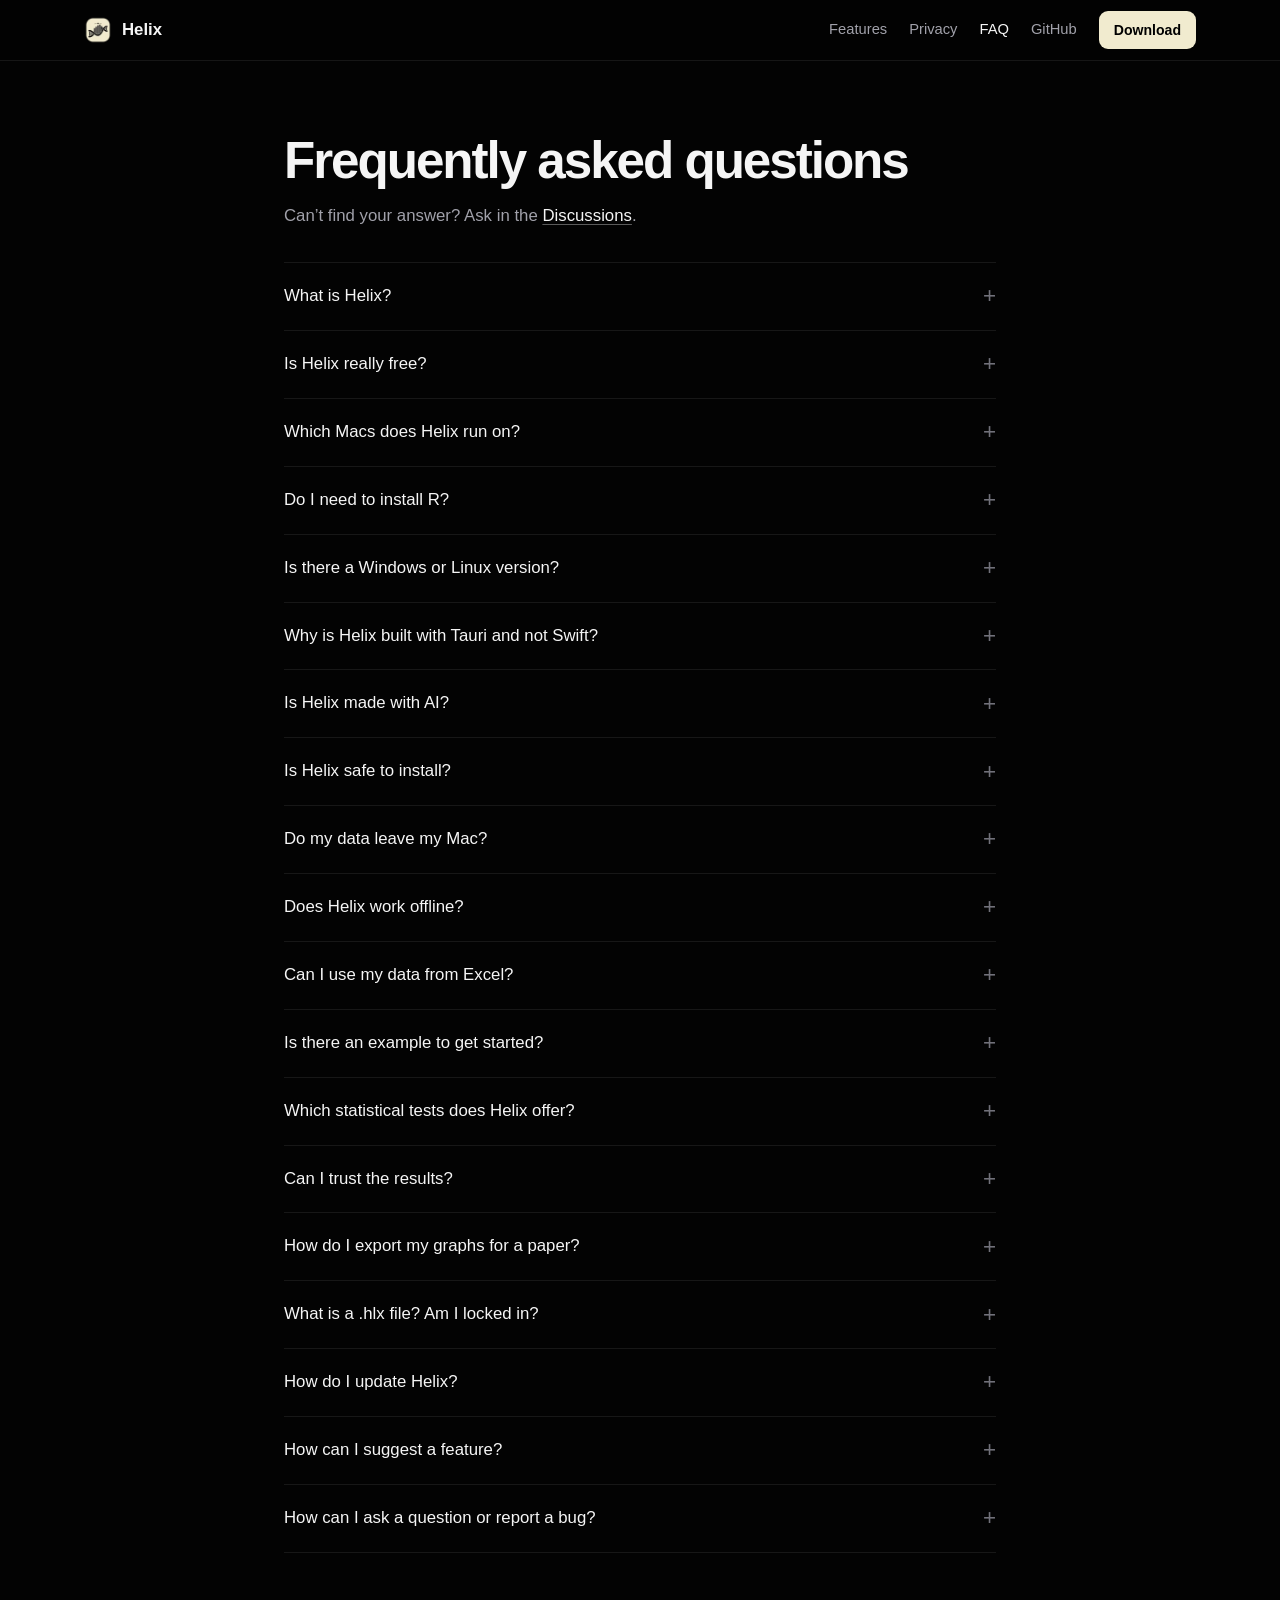
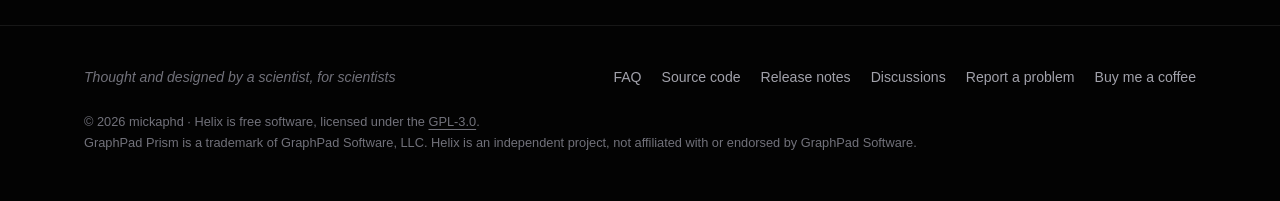
==== faq/index.html @ 7b186ace "Add a FAQ page Nineteen questions as native expandable items with schema.org FAQ markup, linked from" ====
<!DOCTYPE html>
<html lang="en">
<head>
    <meta charset="UTF-8">
    <meta name="viewport" content="width=device-width, initial-scale=1.0">

    <title>Helix FAQ: free statistics and graphs app for Mac</title>
    <meta name="description" content="Answers about Helix, the free, open-source and private alternative to GraphPad Prism for macOS: requirements, privacy, statistical tests, exporting graphs, updates and support.">
    <meta name="robots" content="max-image-preview:large">
    <meta name="theme-color" content="#030303">
    <link rel="canonical" href="https://www.helix-desktop.com/faq/">

    <meta property="og:type" content="website">
    <meta property="og:site_name" content="Helix">
    <meta property="og:url" content="https://www.helix-desktop.com/faq/">
    <meta property="og:title" content="Helix FAQ">
    <meta property="og:description" content="Answers about Helix, the free, open-source and private alternative to GraphPad Prism for macOS.">
    <meta property="og:image" content="https://www.helix-desktop.com/resources/og-image.png">
    <meta property="og:image:width" content="1200">
    <meta property="og:image:height" content="630">
    <meta property="og:locale" content="en_US">
    <meta name="twitter:card" content="summary_large_image">

    <link rel="icon" type="image/png" href="../resources/favicon.png">
    <link rel="apple-touch-icon" href="../resources/apple-touch-icon.png">
    <link rel="stylesheet" href="../assets/site.css">
    <script src="../assets/site.js" defer></script>
    <script defer src="/_vercel/insights/script.js"></script>
</head>
<body>
    <a class="skip-link" href="#main">Skip to content</a>

    <header class="topbar">
        <div class="container">
            <a class="brand" href="/"><img src="../resources/app-icon-64.webp" alt="" width="28" height="28">Helix</a>
            <nav class="nav" aria-label="Main">
                <a class="hide-sm" href="/#features">Features</a>
                <a class="hide-sm" href="/#privacy">Privacy</a>
                <a href="/faq/" aria-current="page">FAQ</a>
                <a href="https://github.com/mickaphd/Helix">GitHub</a>
                <a class="btn btn-small" href="https://github.com/mickaphd/Helix/releases/latest">Download</a>
            </nav>
        </div>
    </header>

    <main id="main">
        <div class="container narrow">
            <div class="page-head">
                <h1>Frequently asked questions</h1>
                <p>Can’t find your answer? Ask in the <a href="https://github.com/mickaphd/Helix/discussions">Discussions</a>.</p>
            </div>

            <div class="faq" itemscope itemtype="https://schema.org/FAQPage">
                <details id="what-is-helix" itemscope itemprop="mainEntity" itemtype="https://schema.org/Question">
                    <summary itemprop="name">What is Helix?</summary>
                    <div class="answer" itemscope itemprop="acceptedAnswer" itemtype="https://schema.org/Answer">
                        <p itemprop="text">Helix is a Mac app to organize, analyze and visualize scientific data, from raw numbers to publication-ready graphs. It’s a free, open-source and private alternative to GraphPad Prism: each table holds its own analyses and graphs, which update as soon as the data change.</p>
                    </div>
                </details>

                <details id="free" itemscope itemprop="mainEntity" itemtype="https://schema.org/Question">
                    <summary itemprop="name">Is Helix really free?</summary>
                    <div class="answer" itemscope itemprop="acceptedAnswer" itemtype="https://schema.org/Answer">
                        <p itemprop="text">Yes. Helix is free and open source, under the GPL-3.0 license: no account, no subscription, no paid version. If it saves you time, you can <a href="https://www.buymeacoffee.com/mickaphd">buy me a coffee</a>.</p>
                    </div>
                </details>

                <details id="requirements" itemscope itemprop="mainEntity" itemtype="https://schema.org/Question">
                    <summary itemprop="name">Which Macs does Helix run on?</summary>
                    <div class="answer" itemscope itemprop="acceptedAnswer" itemtype="https://schema.org/Answer">
                        <p itemprop="text">Any Mac with macOS 14 (Sonoma) or later. There are two downloads: <code>aarch64</code> for Apple Silicon (M1 and later) and <code>x64</code> for Intel Macs. Not sure which one you have? Apple menu › About This Mac shows your chip.</p>
                    </div>
                </details>

                <details id="install-r" itemscope itemprop="mainEntity" itemtype="https://schema.org/Question">
                    <summary itemprop="name">Do I need to install R?</summary>
                    <div class="answer" itemscope itemprop="acceptedAnswer" itemtype="https://schema.org/Answer">
                        <p itemprop="text">No. R runs inside Helix through <a href="https://github.com/r-wasm/webr">webR</a>, so there is nothing else to install or configure.</p>
                    </div>
                </details>

                <details id="windows-linux" itemscope itemprop="mainEntity" itemtype="https://schema.org/Question">
                    <summary itemprop="name">Is there a Windows or Linux version?</summary>
                    <div class="answer" itemscope itemprop="acceptedAnswer" itemtype="https://schema.org/Answer">
                        <p itemprop="text">Not for now: Helix is made for macOS. Never say never, though.</p>
                    </div>
                </details>

                <details id="tauri" itemscope itemprop="mainEntity" itemtype="https://schema.org/Question">
                    <summary itemprop="name">Why is Helix built with Tauri and not Swift?</summary>
                    <div class="answer" itemscope itemprop="acceptedAnswer" itemtype="https://schema.org/Answer">
                        <p itemprop="text">Helix’s two engines are web technologies: R runs through <a href="https://github.com/r-wasm/webr">webR</a> (R compiled to WebAssembly) and the graphs are drawn by Plotly, a JavaScript library. <a href="https://tauri.app">Tauri</a> runs them in macOS’s own web engine, inside a small native shell written in Rust. Unlike Electron, it doesn’t ship a whole browser, so Helix stays light and fast, with real Mac menus and shortcuts.</p>
                    </div>
                </details>

                <details id="ai" itemscope itemprop="mainEntity" itemtype="https://schema.org/Question">
                    <summary itemprop="name">Is Helix made with AI?</summary>
                    <div class="answer" itemscope itemprop="acceptedAnswer" itemtype="https://schema.org/Answer">
                        <p itemprop="text">Partly, and openly. Most of Helix, by size, is two open-source engines I didn’t write: <a href="https://github.com/r-wasm/webr">webR</a>, which brings R to the app, and <a href="https://plotly.com/javascript/">Plotly</a>, which draws the graphs. My job is everything around them: the tables, the guided assistants, the graph settings and the Mac app itself. I build it with Claude Code, Anthropic’s AI coding assistant, which spends an unreasonable amount of time auditing and optimizing the code, and running the tests that check every analysis against R. It never complains, never sleeps, and would refactor the whole app for breakfast if I let it! The whole history is <a href="https://github.com/mickaphd/Helix/commits/main">public on GitHub</a>.</p>
                    </div>
                </details>

                <details id="safe" itemscope itemprop="mainEntity" itemtype="https://schema.org/Question">
                    <summary itemprop="name">Is Helix safe to install?</summary>
                    <div class="answer" itemscope itemprop="acceptedAnswer" itemtype="https://schema.org/Answer">
                        <p itemprop="text">Helix is signed and notarized by Apple, so macOS knows where it comes from and has checked it. Its code is public on <a href="https://github.com/mickaphd/Helix">GitHub</a>, and each download is built by GitHub directly from that public code. Want to double-check? Feel free to drop the DMG on <a href="https://www.virustotal.com">VirusTotal</a>, which scans it with dozens of antivirus engines.</p>
                    </div>
                </details>

                <details id="privacy" itemscope itemprop="mainEntity" itemtype="https://schema.org/Question">
                    <summary itemprop="name">Do my data leave my Mac?</summary>
                    <div class="answer" itemscope itemprop="acceptedAnswer" itemtype="https://schema.org/Answer">
                        <p itemprop="text">No. Helix works entirely on your Mac, without an account, a cloud or any telemetry. Its only connection is a daily check on GitHub for a newer version.</p>
                    </div>
                </details>

                <details id="offline" itemscope itemprop="mainEntity" itemtype="https://schema.org/Question">
                    <summary itemprop="name">Does Helix work offline?</summary>
                    <div class="answer" itemscope itemprop="acceptedAnswer" itemtype="https://schema.org/Answer">
                        <p itemprop="text">Yes. Analyses and graphs run entirely on your Mac. An internet connection is only used for the daily check for a newer version.</p>
                    </div>
                </details>

                <details id="excel" itemscope itemprop="mainEntity" itemtype="https://schema.org/Question">
                    <summary itemprop="name">Can I use my data from Excel?</summary>
                    <div class="answer" itemscope itemprop="acceptedAnswer" itemtype="https://schema.org/Answer">
                        <p itemprop="text">Yes: copy your values in Excel or Numbers and paste them into a Helix table. Copying from Helix to a spreadsheet works too.</p>
                    </div>
                </details>

                <details id="sample" itemscope itemprop="mainEntity" itemtype="https://schema.org/Question">
                    <summary itemprop="name">Is there an example to get started?</summary>
                    <div class="answer" itemscope itemprop="acceptedAnswer" itemtype="https://schema.org/Answer">
                        <p itemprop="text">Yes: Help › Sample Project opens a ready-made project with many kinds of tables, analyses and graphs to explore.</p>
                    </div>
                </details>

                <details id="tests" itemscope itemprop="mainEntity" itemtype="https://schema.org/Question">
                    <summary itemprop="name">Which statistical tests does Helix offer?</summary>
                    <div class="answer" itemscope itemprop="acceptedAnswer" itemtype="https://schema.org/Answer">
                        <p itemprop="text">Descriptive statistics and outlier detection (ROUT); t tests (unpaired, Welch, paired, ratio), Mann-Whitney and Wilcoxon; one-way and repeated-measures ANOVA, Kruskal-Wallis and Friedman, with multiple comparisons (Tukey, Bonferroni, Dunn); two-way ANOVA and multiple t tests; Pearson and Spearman correlation; linear, nonlinear (dose-response, 4PL) and multiple regression; area under the curve; chi-square and Fisher’s exact test. Guided assistants help you pick the right one. This is a foundation, not a finished list: if a test you need is missing, say so in the <a href="https://github.com/mickaphd/Helix/discussions">Discussions</a>.</p>
                    </div>
                </details>

                <details id="reliable" itemscope itemprop="mainEntity" itemtype="https://schema.org/Question">
                    <summary itemprop="name">Can I trust the results?</summary>
                    <div class="answer" itemscope itemprop="acceptedAnswer" itemtype="https://schema.org/Answer">
                        <p itemprop="text">That was priority number one. Rather than rewriting statistics from scratch, Helix relies on tools that have proven themselves and are accepted by the scientific community: every result is computed by R, the reference for statistics, running inside the app through webR. Choosing R was the first decision, and Helix was built around it. On top of that, an automated test suite checks every analysis and graph against R.</p>
                    </div>
                </details>

                <details id="export" itemscope itemprop="mainEntity" itemtype="https://schema.org/Question">
                    <summary itemprop="name">How do I export my graphs for a paper?</summary>
                    <div class="answer" itemscope itemprop="acceptedAnswer" itemtype="https://schema.org/Answer">
                        <p itemprop="text">Export as PNG (up to 600 dpi), SVG or JPG, with a white or transparent background, or copy and paste the graph anywhere. You can set exact sizes, or resize a graph by dragging an axis.</p>
                    </div>
                </details>

                <details id="file-format" itemscope itemprop="mainEntity" itemtype="https://schema.org/Question">
                    <summary itemprop="name">What is a .hlx file? Am I locked in?</summary>
                    <div class="answer" itemscope itemprop="acceptedAnswer" itemtype="https://schema.org/Answer">
                        <p itemprop="text">A Helix project (<code>.hlx</code>) is a plain JSON file, <a href="https://github.com/mickaphd/Helix/blob/main/FILE-FORMAT.md">documented in the open</a>. Your data stay readable with or without Helix. That was essential from the start: your data should never be locked into an app, Helix included.</p>
                    </div>
                </details>

                <details id="updates" itemscope itemprop="mainEntity" itemtype="https://schema.org/Question">
                    <summary itemprop="name">How do I update Helix?</summary>
                    <div class="answer" itemscope itemprop="acceptedAnswer" itemtype="https://schema.org/Answer">
                        <p itemprop="text">Helix checks once a day and tells you when a new version is out (Helix › Check for Updates…). Download it and replace the old app in your Applications folder; your projects are not affected. See what changed in the <a href="https://github.com/mickaphd/Helix/releases">release notes</a>.</p>
                    </div>
                </details>

                <details id="feature" itemscope itemprop="mainEntity" itemtype="https://schema.org/Question">
                    <summary itemprop="name">How can I suggest a feature?</summary>
                    <div class="answer" itemscope itemprop="acceptedAnswer" itemtype="https://schema.org/Answer">
                        <p itemprop="text">Share your idea in the <a href="https://github.com/mickaphd/Helix/discussions">Discussions</a> on GitHub. Feedback from people using Helix shapes what comes next.</p>
                    </div>
                </details>

                <details id="help" itemscope itemprop="mainEntity" itemtype="https://schema.org/Question">
                    <summary itemprop="name">How can I ask a question or report a bug?</summary>
                    <div class="answer" itemscope itemprop="acceptedAnswer" itemtype="https://schema.org/Answer">
                        <p itemprop="text">Ask questions and share ideas in the <a href="https://github.com/mickaphd/Helix/discussions">Discussions</a>. To report a bug, <a href="https://github.com/mickaphd/Helix/issues">open an issue</a> on GitHub.</p>
                    </div>
                </details>
            </div>
        </div>
    </main>

    <footer>
        <div class="container">
            <div class="footer-grid">
                <span class="signature">
                    <span class="main">Thought and designed by a scientist, for scientists</span>
                    <span class="alt" aria-hidden="true">Made with ❤️ by micka from Paris</span>
                </span>
                <nav class="footer-links" aria-label="Footer">
                    <a href="/faq/">FAQ</a>
                    <a href="https://github.com/mickaphd/Helix">Source code</a>
                    <a href="https://github.com/mickaphd/Helix/releases">Release notes</a>
                    <a href="https://github.com/mickaphd/Helix/discussions">Discussions</a>
                    <a href="https://github.com/mickaphd/Helix/issues">Report a problem</a>
                    <a href="https://www.buymeacoffee.com/mickaphd">Buy me a coffee</a>
                </nav>
            </div>
            <p class="legal">
                © 2026 mickaphd · Helix is free software, licensed under the <a href="https://github.com/mickaphd/Helix/blob/main/LICENSE">GPL-3.0</a>.<br>
                GraphPad Prism is a trademark of GraphPad Software, LLC. Helix is an independent project, not affiliated with or endorsed by GraphPad Software.
            </p>
        </div>
    </footer>
</body>
</html>
---- assets/site.css ----
:root {
    --bg: #030303;
    --text: #f5f5f5;
    --text-muted: #a1a1aa;
    --text-faint: #71717a;
    --cream: #f1ebcf;
    --border: rgba(255, 255, 255, 0.08);
    --border-strong: rgba(255, 255, 255, 0.16);
    --card: rgba(255, 255, 255, 0.025);
    --font: -apple-system, BlinkMacSystemFont, "Inter", "Segoe UI", Roboto, sans-serif;
    --mono: ui-monospace, "SF Mono", Menlo, monospace;
    --ease: 0.3s cubic-bezier(0.4, 0, 0.2, 1);
    --radius: 16px;
    color-scheme: dark;
}

*, *::before, *::after { box-sizing: border-box; margin: 0; padding: 0; }

html { scroll-behavior: smooth; scroll-padding-top: 80px; }

body {
    background: var(--bg);
    color: var(--text);
    font-family: var(--font);
    line-height: 1.6;
    -webkit-font-smoothing: antialiased;
    overflow-x: hidden;
}

img { max-width: 100%; height: auto; display: block; }

a { color: inherit; text-underline-offset: 3px; }

.container { max-width: 1160px; margin: 0 auto; padding: 0 24px; }

.skip-link {
    position: absolute; left: -9999px; top: 8px; z-index: 200;
    background: var(--cream); color: #000; padding: 8px 14px; border-radius: 8px;
}
.skip-link:focus { left: 16px; }

:focus-visible { outline: 2px solid var(--cream); outline-offset: 3px; border-radius: 6px; }

/* Top bar */

.topbar {
    position: sticky; top: 0; z-index: 100;
    background: rgba(3, 3, 3, 0.72);
    -webkit-backdrop-filter: saturate(160%) blur(14px);
    backdrop-filter: saturate(160%) blur(14px);
    border-bottom: 1px solid var(--border);
}
.topbar .container { display: flex; align-items: center; gap: 24px; height: 60px; }

.brand { display: flex; align-items: center; gap: 10px; text-decoration: none; font-weight: 600; font-size: 1.05rem; }
.brand img { border-radius: 7px; }

.nav { display: flex; align-items: center; gap: 22px; margin-left: auto; font-size: 0.92rem; }
.nav a:not(.btn) { color: var(--text-muted); text-decoration: none; transition: color var(--ease); }
.nav a:not(.btn):hover, .nav a[aria-current="page"] { color: var(--text); }

/* Buttons */

.btn {
    display: inline-flex; align-items: center; justify-content: center; gap: 8px;
    background: var(--cream); color: #000;
    padding: 14px 26px; border: 1px solid transparent; border-radius: 12px;
    font-weight: 600; font-size: 1rem; text-decoration: none;
    transition: transform var(--ease), box-shadow var(--ease), background var(--ease);
}
.btn:hover { transform: translateY(-2px); box-shadow: 0 10px 28px rgba(241, 235, 207, 0.18); }
.btn svg { width: 18px; height: 18px; flex-shrink: 0; }
.btn-small { padding: 7px 14px; font-size: 0.88rem; border-radius: 9px; }
.btn-ghost { background: transparent; color: var(--text); border-color: var(--border-strong); }
.btn-ghost:hover { background: rgba(255, 255, 255, 0.05); box-shadow: none; }

.cta-row { display: flex; flex-wrap: wrap; gap: 12px; }

.fineprint { color: var(--text-faint); font-size: 0.88rem; margin-top: 14px; }
.fineprint a { color: var(--text-muted); }
.fineprint a:hover { color: var(--text); }
.fineprint [data-latest-version]::after { content: " · "; }

/* Home */

.hero { position: relative; padding: 88px 0 56px; text-align: center; }
.hero::before {
    content: ""; position: absolute; z-index: -1; pointer-events: none;
    top: -120px; left: 50%; transform: translateX(-50%);
    width: min(900px, 100%); height: 520px;
    background: radial-gradient(ellipse at center, rgba(241, 235, 207, 0.09), transparent 68%);
}
.hero-icon { width: 128px; height: 128px; border-radius: 28px; margin: 0 auto 28px; }
.hero h1 { font-size: clamp(2.6rem, 7vw, 4.4rem); font-weight: 700; letter-spacing: -0.045em; line-height: 1.05; }
.tagline { font-size: clamp(1.25rem, 3vw, 1.6rem); color: var(--text-muted); letter-spacing: -0.02em; margin-top: 10px; }
.intro { max-width: 640px; margin: 24px auto 32px; color: var(--text-muted); font-size: 1.1rem; }
.intro strong { color: var(--text); font-weight: 500; }
.hero .cta-row { justify-content: center; }
.hero-shot { margin-top: 56px; }

.shot {
    display: block; width: 100%; padding: 0; border: 0; background: none;
    border-radius: 14px; overflow: hidden; cursor: zoom-in;
    transition: transform var(--ease);
}
.shot:hover { transform: translateY(-3px); }

section { padding: 72px 0; }
.section-head { text-align: center; max-width: 680px; margin: 0 auto 48px; }
.section-head p { color: var(--text-muted); margin-top: 14px; font-size: 1.05rem; }
.eyebrow {
    display: inline-block; margin-bottom: 12px;
    font-size: 0.78rem; font-weight: 600; letter-spacing: 0.08em; text-transform: uppercase;
    color: var(--cream); opacity: 0.85;
}
h2 { font-size: clamp(1.7rem, 4vw, 2.4rem); font-weight: 650; letter-spacing: -0.03em; line-height: 1.15; }

.engines, .cards { display: grid; grid-template-columns: repeat(3, 1fr); gap: 16px; }
.engine, .card { background: var(--card); border: 1px solid var(--border); border-radius: var(--radius); padding: 24px; }
.card { padding: 28px; }
.engine h3, .card h3 { font-size: 1.05rem; font-weight: 600; margin-bottom: 6px; }
.engine p, .card p { color: var(--text-muted); font-size: 0.95rem; }
.card a { color: var(--text); }
.card .icon { width: 26px; height: 26px; color: var(--cream); margin-bottom: 14px; }
.card code { font-family: var(--mono); font-size: 0.88em; }
.made-with { max-width: 680px; margin: 40px auto 0; text-align: center; color: var(--text-faint); font-size: 0.88rem; }
.made-with a { color: var(--text-muted); }

.feature { display: grid; grid-template-columns: 5fr 7fr; gap: 56px; align-items: center; padding: 40px 0; }
.feature.reverse { grid-template-columns: 7fr 5fr; }
.feature.reverse .feature-text { order: 2; }
.feature h3 { font-size: clamp(1.4rem, 3vw, 1.75rem); font-weight: 650; letter-spacing: -0.025em; margin-bottom: 12px; }
.lead { color: var(--text-muted); margin-bottom: 18px; }

.ticks { list-style: none; }
.ticks li { position: relative; padding-left: 24px; margin-bottom: 10px; color: var(--text-muted); font-size: 0.95rem; }
.ticks li::before { content: "→"; position: absolute; left: 0; color: var(--text-faint); }
.ticks strong { color: var(--text); font-weight: 500; }

.gallery { display: grid; grid-template-columns: repeat(2, 1fr); gap: 24px; }
.gallery figcaption { color: var(--text-faint); font-size: 0.85rem; margin-top: 8px; text-align: center; }

.download-band {
    text-align: center; padding: 56px 24px;
    background: linear-gradient(180deg, rgba(241, 235, 207, 0.06), rgba(241, 235, 207, 0.015));
    border: 1px solid var(--border); border-radius: 24px;
}
.download-band h2 { margin-bottom: 12px; }
.download-band p { color: var(--text-muted); max-width: 560px; margin: 0 auto 28px; }
.download-band .cta-row { justify-content: center; }
.download-band .chips { max-width: 560px; margin: 28px auto 0; text-align: left; }
.download-band .fineprint { margin: 18px auto 0; }
.download-band .coffee { margin: 28px auto 12px; padding-top: 24px; border-top: 1px solid var(--border); font-size: 0.95rem; }

@font-face { font-family: "Cookie"; src: url("cookie-subset.woff2") format("woff2"); font-display: swap; }
.bmc {
    display: inline-flex; align-items: center; gap: 8px;
    padding: 6px 18px 8px; border: 1px solid #000; border-radius: 10px;
    background: #f0ebce; color: #000; text-decoration: none;
    font-family: "Cookie", cursive; font-size: 1.75rem; line-height: 1;
    transition: transform var(--ease);
}
.bmc:hover { transform: translateY(-2px); }
.bmc img { width: 16px; }

.chips { display: grid; grid-template-columns: 1fr 1fr; gap: 12px; }
.chip { border: 1px solid var(--border); background: var(--card); border-radius: 14px; padding: 16px 20px; }
.chip b { display: block; }
.chip span { color: var(--text-muted); font-size: 0.9rem; }
.chip code { font-family: var(--mono); font-size: 0.88em; white-space: nowrap; }

/* FAQ */

.narrow { max-width: 760px; }
.page-head { padding: 72px 0 32px; }
.page-head h1 { font-size: clamp(2.2rem, 6vw, 3.2rem); font-weight: 700; letter-spacing: -0.04em; line-height: 1.1; }
.page-head p { color: var(--text-muted); font-size: 1.05rem; margin-top: 14px; }
.page-head a, .answer a { color: var(--text); text-decoration-color: rgba(255, 255, 255, 0.35); }

.faq details { border-bottom: 1px solid var(--border); }
.faq details:first-child { border-top: 1px solid var(--border); }
.faq summary {
    display: flex; justify-content: space-between; align-items: center; gap: 16px;
    padding: 20px 0; cursor: pointer; list-style: none;
    font-size: 1.05rem; font-weight: 500;
}
.faq summary::-webkit-details-marker { display: none; }
.faq summary::after {
    content: "+"; flex-shrink: 0; color: var(--text-faint);
    font-size: 1.4rem; font-weight: 300; line-height: 1; transition: transform var(--ease);
}
.faq details[open] summary::after { transform: rotate(45deg); }
.faq summary:hover::after { color: var(--cream); }
.answer { padding: 0 32px 22px 0; color: var(--text-muted); }
.answer code { font-family: var(--mono); font-size: 0.88em; color: var(--text); }

/* Footer */

footer { border-top: 1px solid var(--border); margin-top: 72px; padding: 40px 0 48px; color: var(--text-faint); font-size: 0.88rem; }
.footer-grid { display: flex; flex-wrap: wrap; justify-content: space-between; gap: 24px; }
.footer-links { display: flex; flex-wrap: wrap; gap: 20px; }
.footer-links a { color: var(--text-muted); text-decoration: none; }
.footer-links a:hover { color: var(--text); }
.legal { margin-top: 24px; font-size: 0.8rem; }

.signature { display: inline-grid; }
.signature span { grid-area: 1 / 1; font-style: italic; transition: opacity var(--ease); }
.signature .alt, .signature:hover .main, .signature.active .main { opacity: 0; }
.signature:hover .alt, .signature.active .alt { opacity: 1; }

/* Lightbox */

.lightbox {
    max-width: none; max-height: none; width: 100%; height: 100%;
    padding: 16px; border: 0; background: transparent;
    align-items: center; justify-content: center; cursor: zoom-out;
}
.lightbox[open] { display: flex; }
.lightbox::backdrop { background: rgba(0, 0, 0, 0.9); -webkit-backdrop-filter: blur(8px); backdrop-filter: blur(8px); }
.lightbox img { max-width: 94vw; max-height: 90vh; width: auto; }
.lightbox button {
    position: absolute; top: 16px; right: 20px;
    background: none; border: 0; color: #fff; font-size: 38px; line-height: 1; cursor: pointer;
}

@media (max-width: 900px) {
    .feature, .feature.reverse { grid-template-columns: 1fr; gap: 28px; padding: 28px 0; }
    .feature.reverse .feature-text { order: 0; }
    .engines, .cards { grid-template-columns: 1fr; }
}

@media (max-width: 640px) {
    .container { padding: 0 16px; }
    .nav { gap: 16px; }
    .hide-sm { display: none; }
    .hero { padding: 56px 0 40px; }
    .hero-icon { width: 96px; height: 96px; border-radius: 22px; }
    .hero-shot { margin-top: 40px; }
    .hero .btn, .download-band .btn { width: 100%; }
    section { padding: 48px 0; }
    .gallery, .chips { grid-template-columns: 1fr; }
    .download-band { padding: 40px 20px; }
}

@media (prefers-reduced-motion: reduce) {
    *, *::before, *::after { transition: none !important; scroll-behavior: auto !important; }
}
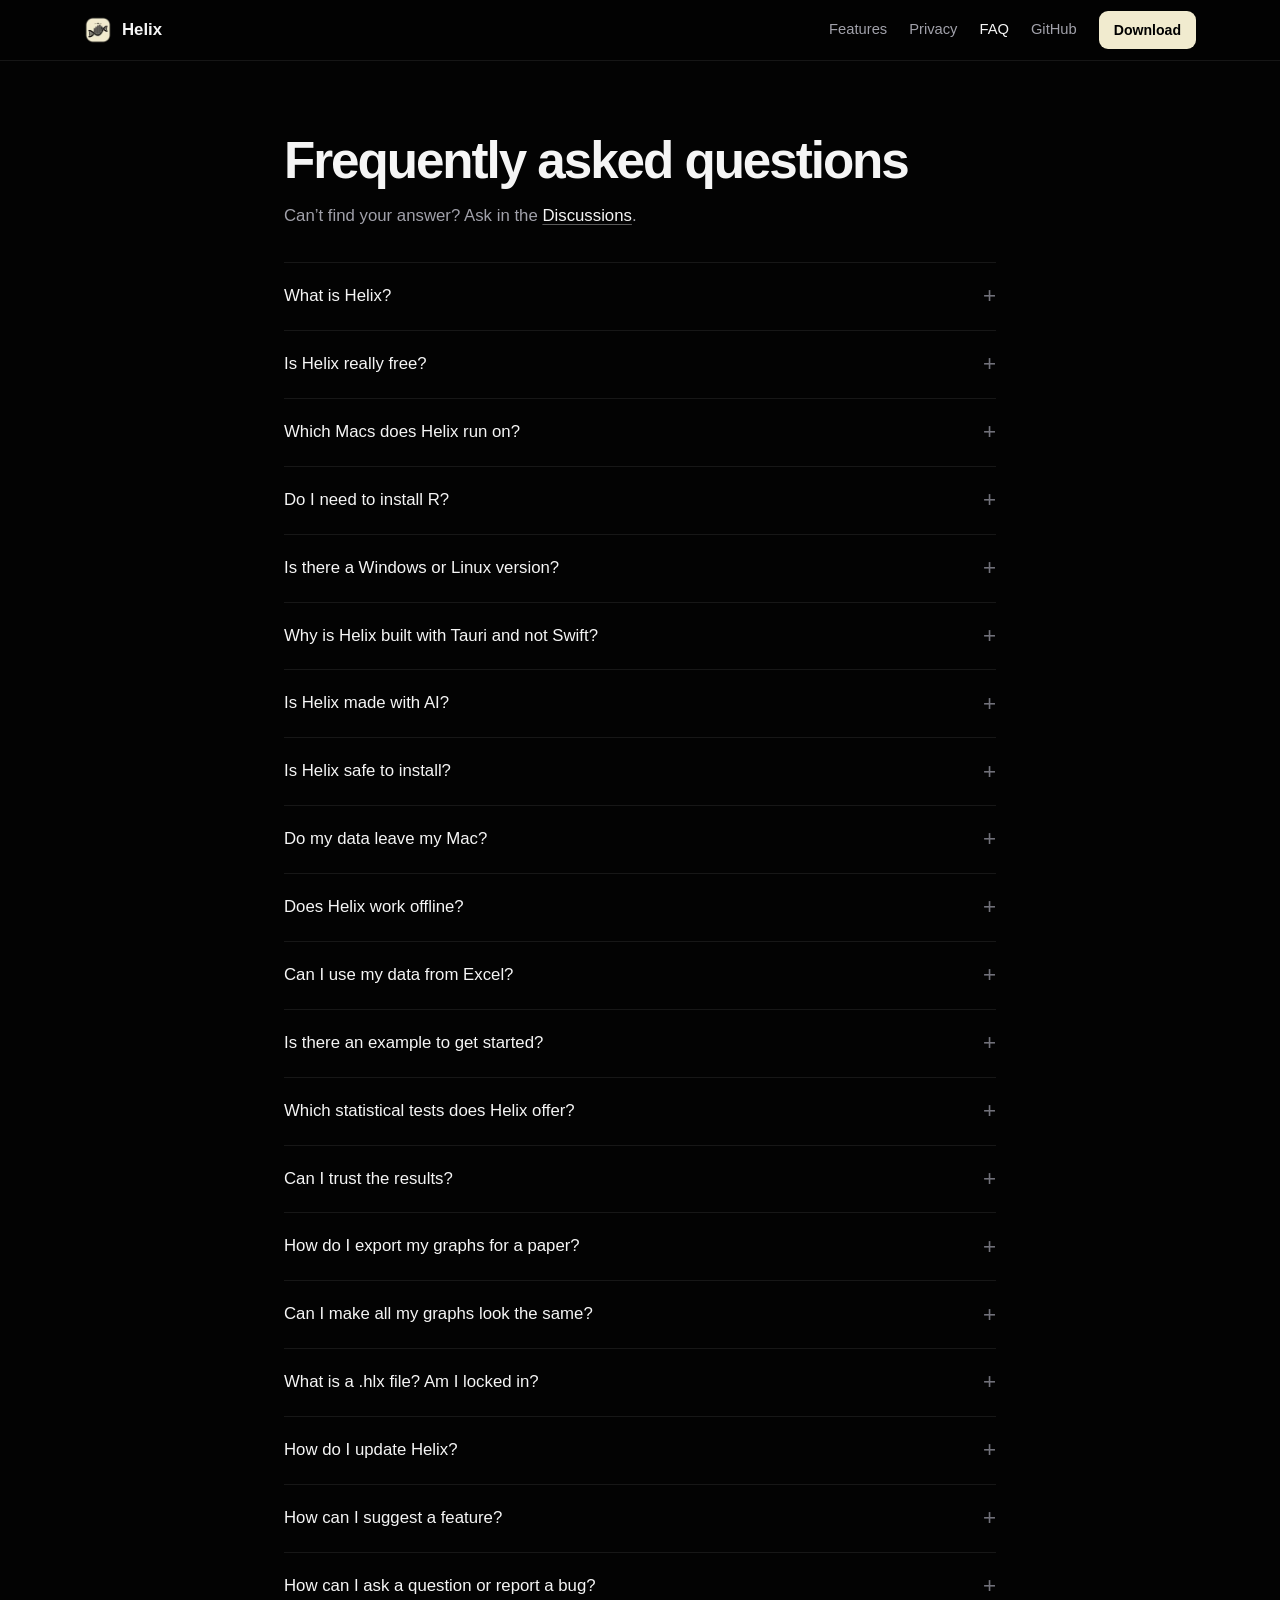
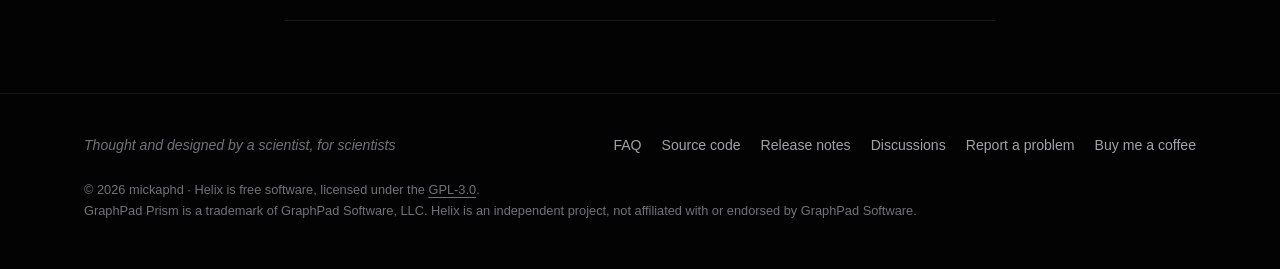
==== commit daa76226: "Update for Helix 1.0.6: macOS 13.3, palettes, Match and export resolutions Co-Authored-By: Claude Op" ====
--- a/faq/index.html
+++ b/faq/index.html
@@ -68,7 +68,7 @@
                 <details id="requirements" itemscope itemprop="mainEntity" itemtype="https://schema.org/Question">
                     <summary itemprop="name">Which Macs does Helix run on?</summary>
                     <div class="answer" itemscope itemprop="acceptedAnswer" itemtype="https://schema.org/Answer">
-                        <p itemprop="text">Any Mac with macOS 14 (Sonoma) or later. There are two downloads: <code>aarch64</code> for Apple Silicon (M1 and later) and <code>x64</code> for Intel Macs. Not sure which one you have? Apple menu › About This Mac shows your chip.</p>
+                        <p itemprop="text">Any Mac with macOS 13.3 (Ventura) or later. There are two downloads: <code>aarch64</code> for Apple Silicon (M1 and later) and <code>x64</code> for Intel Macs. Not sure which one you have? Apple menu › About This Mac shows your chip.</p>
                     </div>
                 </details>
 
@@ -96,7 +96,7 @@
                 <details id="ai" itemscope itemprop="mainEntity" itemtype="https://schema.org/Question">
                     <summary itemprop="name">Is Helix made with AI?</summary>
                     <div class="answer" itemscope itemprop="acceptedAnswer" itemtype="https://schema.org/Answer">
-                        <p itemprop="text">Partly, and openly. Most of Helix, by size, is two open-source engines I didn’t write: <a href="https://github.com/r-wasm/webr">webR</a>, which brings R to the app, and <a href="https://plotly.com/javascript/">Plotly</a>, which draws the graphs. My job is everything around them: the tables, the guided assistants, the graph settings and the Mac app itself. I build it with Claude Code, Anthropic’s AI coding assistant, which spends an unreasonable amount of time auditing and optimizing the code, and running the tests that check every analysis against R. It never complains, never sleeps, and would refactor the whole app for breakfast if I let it! The whole history is <a href="https://github.com/mickaphd/Helix/commits/main">public on GitHub</a>.</p>
+                        <p itemprop="text">Partly, and openly. Most of Helix, by size, is two open-source engines I didn’t write: <a href="https://github.com/r-wasm/webr">webR</a>, which brings R to the app, and <a href="https://plotly.com/javascript/">Plotly</a>, which draws the graphs. My job is everything around them: the tables, the guided assistants, the graph settings and the Mac app itself. I build it with Claude Code, Anthropic’s AI coding assistant, which spends an unreasonable amount of time auditing and optimizing the code, and running the tests that check every analysis against R. It never complains, never sleeps, and would refactor the whole app for breakfast if I let it! One thing it never does is copy: Helix takes inspiration from the tools scientists already know, but it is written from scratch, with no code taken or reverse-engineered from any other software. The whole history is <a href="https://github.com/mickaphd/Helix/commits/main">public on GitHub</a>, so anyone can check.</p>
                     </div>
                 </details>
 
@@ -152,7 +152,14 @@
                 <details id="export" itemscope itemprop="mainEntity" itemtype="https://schema.org/Question">
                     <summary itemprop="name">How do I export my graphs for a paper?</summary>
                     <div class="answer" itemscope itemprop="acceptedAnswer" itemtype="https://schema.org/Answer">
-                        <p itemprop="text">Export as PNG (up to 600 dpi), SVG or JPG, with a white or transparent background, or copy and paste the graph anywhere. You can set exact sizes, or resize a graph by dragging an axis.</p>
+                        <p itemprop="text">Export as PNG at 150, 300 or 600 dpi, SVG or JPG, with a white or transparent background, or copy and paste the graph anywhere. You can set exact sizes, or resize a graph by dragging an axis.</p>
+                    </div>
+                </details>
+
+                <details id="same-look" itemscope itemprop="mainEntity" itemtype="https://schema.org/Question">
+                    <summary itemprop="name">Can I make all my graphs look the same?</summary>
+                    <div class="answer" itemscope itemprop="acceptedAnswer" itemtype="https://schema.org/Answer">
+                        <p itemprop="text">Yes. Match gives a graph the look of another one, and you choose what it takes: colors, points, error bars, text, size… You can also make your own palettes (Series › Palette › New Palette…), and even your own gradients for heatmaps. They stay on your Mac, ready in every project, and you can keep a palette from a project a colleague sent you.</p>
                     </div>
                 </details>
 
--- a/assets/site.css
+++ b/assets/site.css
@@ -162,6 +162,10 @@
 }
 .bmc:hover { transform: translateY(-2px); }
 .bmc img { width: 16px; }
+.support { display: flex; flex-wrap: wrap; justify-content: center; align-items: center; gap: 12px; }
+.alternativeto { display: inline-flex; transition: transform var(--ease); }
+.alternativeto:hover { transform: translateY(-2px); }
+.alternativeto img { width: auto; height: 44px; }
 
 .chips { display: grid; grid-template-columns: 1fr 1fr; gap: 12px; }
 .chip { border: 1px solid var(--border); background: var(--card); border-radius: 14px; padding: 16px 20px; }
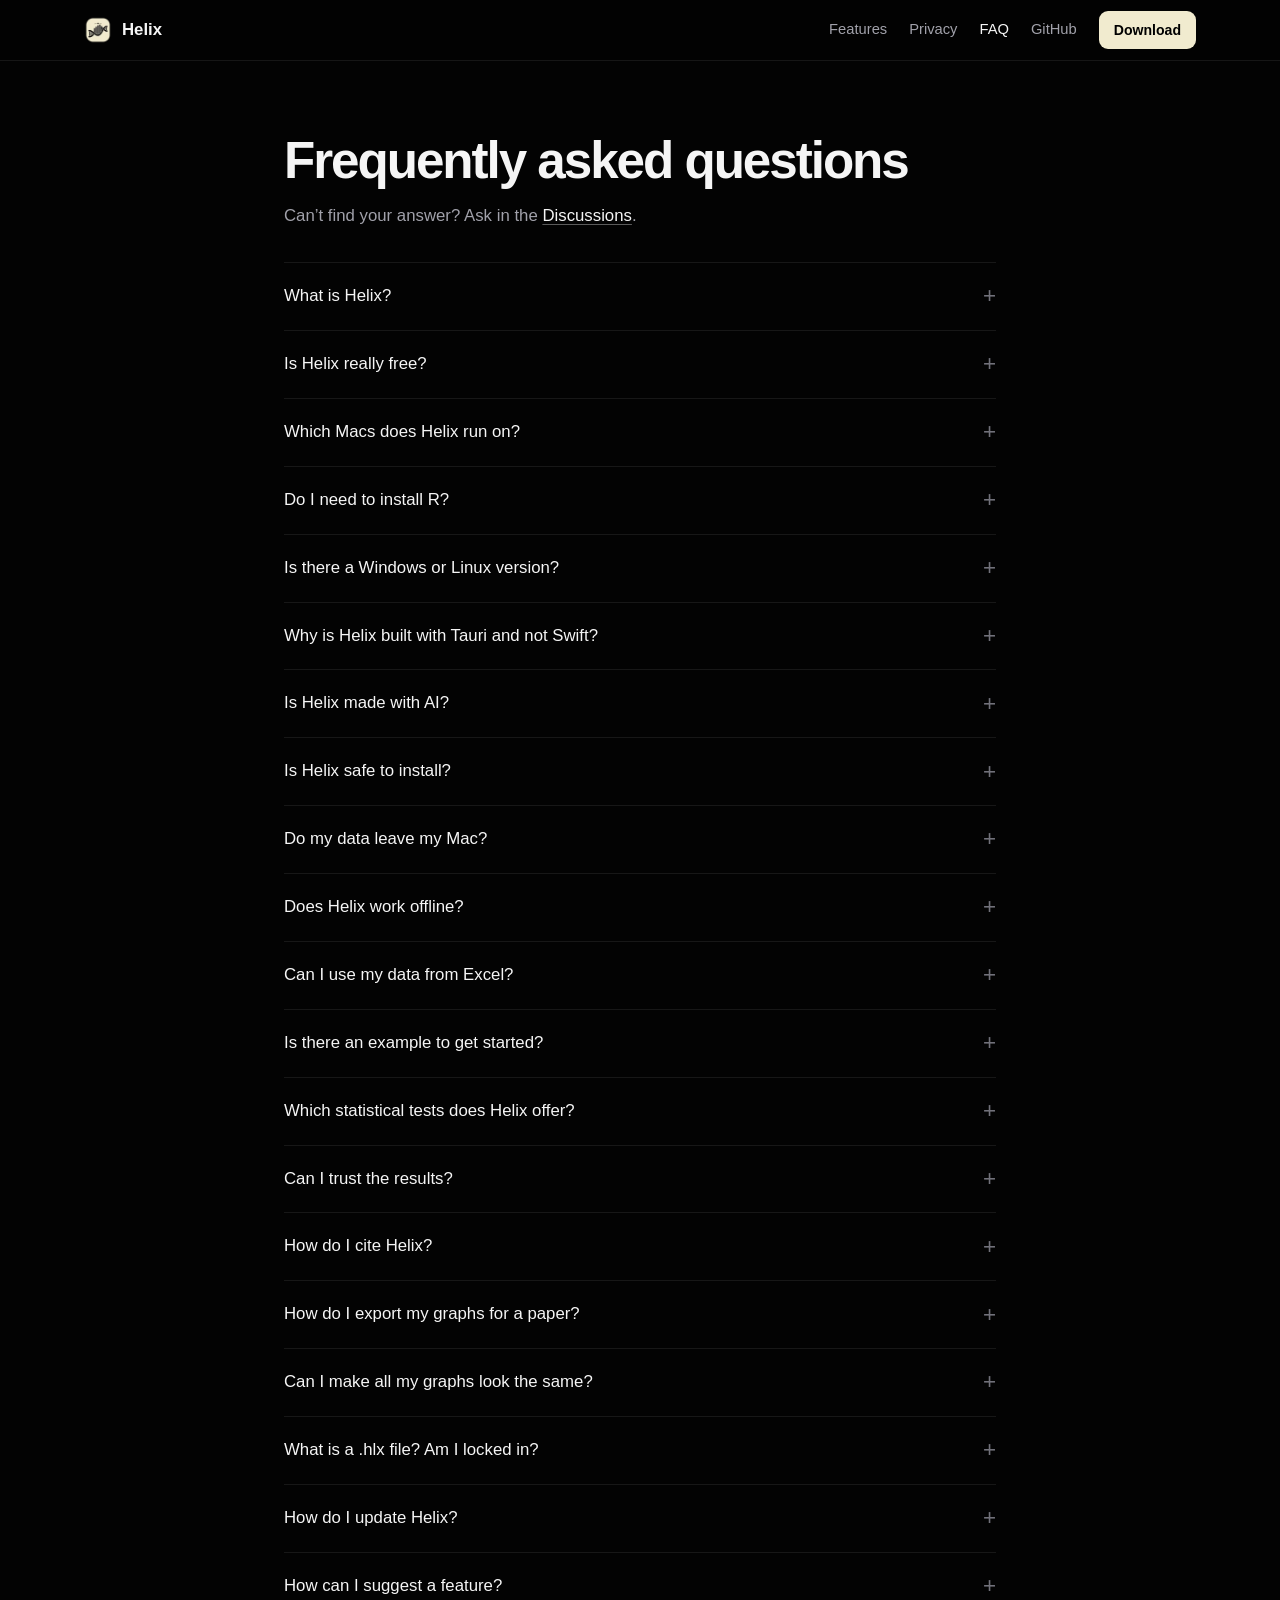
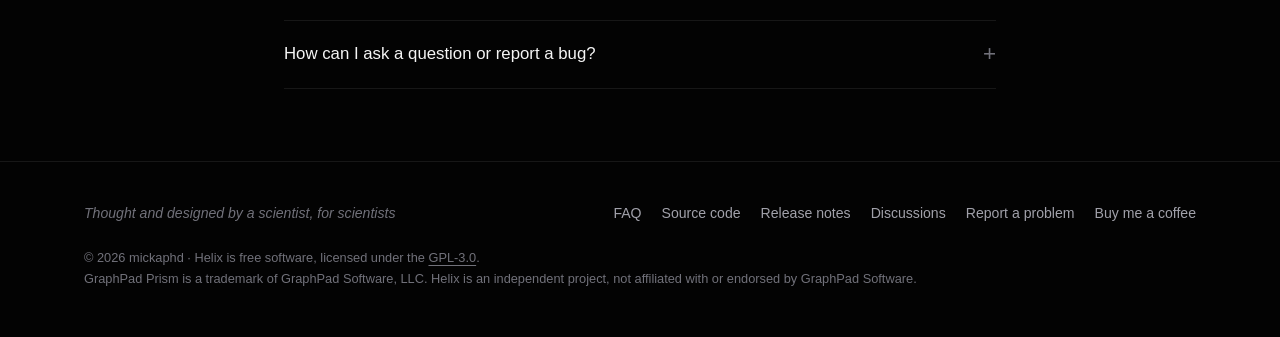
==== commit 90f15e39: "Update for Helix 1.1.0: new screenshots, survival analysis, DOI and citation, image viewer arrows, S" ====
--- a/faq/index.html
+++ b/faq/index.html
@@ -5,7 +5,7 @@
     <meta name="viewport" content="width=device-width, initial-scale=1.0">
 
     <title>Helix FAQ: free statistics and graphs app for Mac</title>
-    <meta name="description" content="Answers about Helix, the free, open-source and private alternative to GraphPad Prism for macOS: requirements, privacy, statistical tests, exporting graphs, updates and support.">
+    <meta name="description" content="Answers about Helix, the free, open-source alternative to GraphPad Prism for Mac: requirements, privacy, statistical tests (ANOVA, mixed models, survival), exporting graphs, citing Helix, updates.">
     <meta name="robots" content="max-image-preview:large">
     <meta name="theme-color" content="#030303">
     <link rel="canonical" href="https://www.helix-desktop.com/faq/">
@@ -18,6 +18,7 @@
     <meta property="og:image" content="https://www.helix-desktop.com/resources/og-image.png">
     <meta property="og:image:width" content="1200">
     <meta property="og:image:height" content="630">
+    <meta property="og:image:alt" content="The Helix app showing a table, its analyses and a graph">
     <meta property="og:locale" content="en_US">
     <meta name="twitter:card" content="summary_large_image">
 
@@ -110,14 +111,14 @@
                 <details id="privacy" itemscope itemprop="mainEntity" itemtype="https://schema.org/Question">
                     <summary itemprop="name">Do my data leave my Mac?</summary>
                     <div class="answer" itemscope itemprop="acceptedAnswer" itemtype="https://schema.org/Answer">
-                        <p itemprop="text">No. Helix works entirely on your Mac, without an account, a cloud or any telemetry. Its only connection is a daily check on GitHub for a newer version.</p>
+                        <p itemprop="text">No. Helix works entirely on your Mac, without an account, a cloud or any telemetry. Its only connections are a daily check on GitHub for a newer version, and the updates you choose to install.</p>
                     </div>
                 </details>
 
                 <details id="offline" itemscope itemprop="mainEntity" itemtype="https://schema.org/Question">
                     <summary itemprop="name">Does Helix work offline?</summary>
                     <div class="answer" itemscope itemprop="acceptedAnswer" itemtype="https://schema.org/Answer">
-                        <p itemprop="text">Yes. Analyses and graphs run entirely on your Mac. An internet connection is only used for the daily check for a newer version.</p>
+                        <p itemprop="text">Yes. Analyses and graphs run entirely on your Mac. An internet connection is only used to check for a newer version and to download the updates you accept.</p>
                     </div>
                 </details>
 
@@ -138,7 +139,7 @@
                 <details id="tests" itemscope itemprop="mainEntity" itemtype="https://schema.org/Question">
                     <summary itemprop="name">Which statistical tests does Helix offer?</summary>
                     <div class="answer" itemscope itemprop="acceptedAnswer" itemtype="https://schema.org/Answer">
-                        <p itemprop="text">Descriptive statistics and outlier detection (ROUT); t tests (unpaired, Welch, paired, ratio), Mann-Whitney and Wilcoxon; one-way and repeated-measures ANOVA, Kruskal-Wallis and Friedman, with multiple comparisons (Tukey, Bonferroni, Dunn); two-way ANOVA and multiple t tests; Pearson and Spearman correlation; linear, nonlinear (dose-response, 4PL) and multiple regression; area under the curve; chi-square and Fisher’s exact test. Guided assistants help you pick the right one. This is a foundation, not a finished list: if a test you need is missing, say so in the <a href="https://github.com/mickaphd/Helix/discussions">Discussions</a>.</p>
+                        <p itemprop="text">Descriptive statistics, normality tests (Shapiro-Wilk) and outliers (ROUT, Grubbs); t tests (unpaired, Welch, paired, ratio, lognormal), Mann-Whitney and Wilcoxon, with effect sizes; one-way, Welch’s and repeated-measures ANOVA, mixed-effects models, Kruskal-Wallis and Friedman, with multiple comparisons (Tukey, Dunnett, Šidák, Holm-Šidák, Fisher’s LSD, Games-Howell, Dunn…); two-way ANOVA and multiple t tests; Pearson and Spearman correlation; linear, nonlinear (dose-response 3PL, 4PL and 5PL, growth, decay, Michaelis-Menten), logistic and multiple regression; standard curve interpolation, as for an ELISA; area under the curve; survival analysis (Kaplan-Meier, log-rank, hazard ratios, Cox regression); chi-square and Fisher’s exact test, with relative risk, odds ratio, sensitivity and specificity. Guided assistants help you pick the right one. This is a foundation, not a finished list: if a test you need is missing, say so in the <a href="https://github.com/mickaphd/Helix/discussions">Discussions</a>.</p>
                     </div>
                 </details>
 
@@ -149,6 +150,17 @@
                     </div>
                 </details>
 
+                <details id="cite" itemscope itemprop="mainEntity" itemtype="https://schema.org/Question">
+                    <summary itemprop="name">How do I cite Helix?</summary>
+                    <div class="answer" itemscope itemprop="acceptedAnswer" itemtype="https://schema.org/Answer">
+                        <div itemprop="text">
+                            <p>Helix has a permanent DOI on Zenodo, <a href="https://doi.org/10.5281/zenodo.24156418">10.5281/zenodo.24156418</a>, which always leads to the latest version. In your methods, you can write:</p>
+                            <p class="quote">“Statistical analyses and graphs were made with Helix (version X; https://doi.org/10.5281/zenodo.24156418), which computes its statistics with R.”</p>
+                            <p>Replace X with the version you used (Helix › About Helix). Since every result comes from R, it’s good practice to cite R too.</p>
+                        </div>
+                    </div>
+                </details>
+
                 <details id="export" itemscope itemprop="mainEntity" itemtype="https://schema.org/Question">
                     <summary itemprop="name">How do I export my graphs for a paper?</summary>
                     <div class="answer" itemscope itemprop="acceptedAnswer" itemtype="https://schema.org/Answer">
@@ -173,7 +185,7 @@
                 <details id="updates" itemscope itemprop="mainEntity" itemtype="https://schema.org/Question">
                     <summary itemprop="name">How do I update Helix?</summary>
                     <div class="answer" itemscope itemprop="acceptedAnswer" itemtype="https://schema.org/Answer">
-                        <p itemprop="text">Helix checks once a day and tells you when a new version is out (Helix › Check for Updates…). Download it and replace the old app in your Applications folder; your projects are not affected. See what changed in the <a href="https://github.com/mickaphd/Helix/releases">release notes</a>.</p>
+                        <p itemprop="text">Helix updates itself. It checks once a day, asks before installing a new version, and relaunches with your projects. You can also check yourself with Helix › Check for Updates… See what changed in the <a href="https://github.com/mickaphd/Helix/releases">release notes</a>.</p>
                     </div>
                 </details>
 
--- a/assets/site.css
+++ b/assets/site.css
@@ -125,6 +125,18 @@
 .card code { font-family: var(--mono); font-size: 0.88em; }
 .made-with { max-width: 680px; margin: 40px auto 0; text-align: center; color: var(--text-faint); font-size: 0.88rem; }
 .made-with a { color: var(--text-muted); }
+.cite-row { margin-top: 18px; text-align: center; }
+.cite {
+    display: inline-flex; align-items: center; gap: 12px;
+    padding: 8px 16px; border: 1px solid var(--border); border-radius: 999px;
+    color: var(--text-muted); font-size: 0.85rem; text-decoration: none;
+    transition: border-color var(--ease), color var(--ease);
+}
+.cite:hover { border-color: var(--text-faint); color: var(--text); }
+.cite-label { color: var(--text); font-weight: 500; }
+.cite-doi { font-family: var(--mono); font-size: 0.8rem; }
+.cite-arrow { transition: transform var(--ease); }
+.cite:hover .cite-arrow { transform: translateX(3px); }
 
 .feature { display: grid; grid-template-columns: 5fr 7fr; gap: 56px; align-items: center; padding: 40px 0; }
 .feature.reverse { grid-template-columns: 7fr 5fr; }
@@ -139,6 +151,7 @@
 
 .gallery { display: grid; grid-template-columns: repeat(2, 1fr); gap: 24px; }
 .gallery figcaption { color: var(--text-faint); font-size: 0.85rem; margin-top: 8px; text-align: center; }
+.gallery figure:last-child:nth-child(odd) { grid-column: 1 / -1; justify-self: center; width: calc(50% - 12px); }
 
 .download-band {
     text-align: center; padding: 56px 24px;
@@ -197,6 +210,8 @@
 .faq summary:hover::after { color: var(--cream); }
 .answer { padding: 0 32px 22px 0; color: var(--text-muted); }
 .answer code { font-family: var(--mono); font-size: 0.88em; color: var(--text); }
+.answer p + p { margin-top: 12px; }
+.answer .quote { padding-left: 14px; border-left: 2px solid var(--border); color: var(--text); }
 
 /* Footer */
 
@@ -221,10 +236,25 @@
 }
 .lightbox[open] { display: flex; }
 .lightbox::backdrop { background: rgba(0, 0, 0, 0.9); -webkit-backdrop-filter: blur(8px); backdrop-filter: blur(8px); }
-.lightbox img { max-width: 94vw; max-height: 90vh; width: auto; }
-.lightbox button {
-    position: absolute; top: 16px; right: 20px;
-    background: none; border: 0; color: #fff; font-size: 38px; line-height: 1; cursor: pointer;
+.lightbox img { max-width: calc(100vw - 160px); max-height: 88vh; width: auto; }
+.lightbox button { position: absolute; background: none; border: 0; color: #fff; line-height: 1; cursor: pointer; }
+.lightbox .lb-close { top: 16px; right: 20px; font-size: 38px; }
+.lightbox .lb-nav {
+    top: 50%; transform: translateY(-50%);
+    width: 48px; height: 48px; border-radius: 50%;
+    background: rgba(255, 255, 255, 0.1); font-size: 34px; padding-bottom: 4px;
+    transition: background var(--ease);
+}
+.lightbox .lb-nav:hover { background: rgba(255, 255, 255, 0.22); }
+.lightbox .lb-prev { left: 20px; }
+.lightbox .lb-next { right: 20px; }
+.lightbox .lb-count { position: absolute; bottom: 14px; left: 0; right: 0; text-align: center; color: rgba(255, 255, 255, 0.6); font-size: 0.85rem; }
+@media (max-width: 640px) {
+    .lightbox img { max-width: 100%; }
+    .lightbox .lb-nav { top: auto; bottom: 20px; transform: none; }
+    .lightbox .lb-prev { left: calc(50% - 80px); }
+    .lightbox .lb-next { right: calc(50% - 80px); }
+    .lightbox .lb-count { bottom: 32px; }
 }
 
 @media (max-width: 900px) {
@@ -243,6 +273,7 @@
     .hero .btn, .download-band .btn { width: 100%; }
     section { padding: 48px 0; }
     .gallery, .chips { grid-template-columns: 1fr; }
+    .gallery figure:last-child:nth-child(odd) { width: auto; justify-self: stretch; }
     .download-band { padding: 40px 20px; }
 }
 
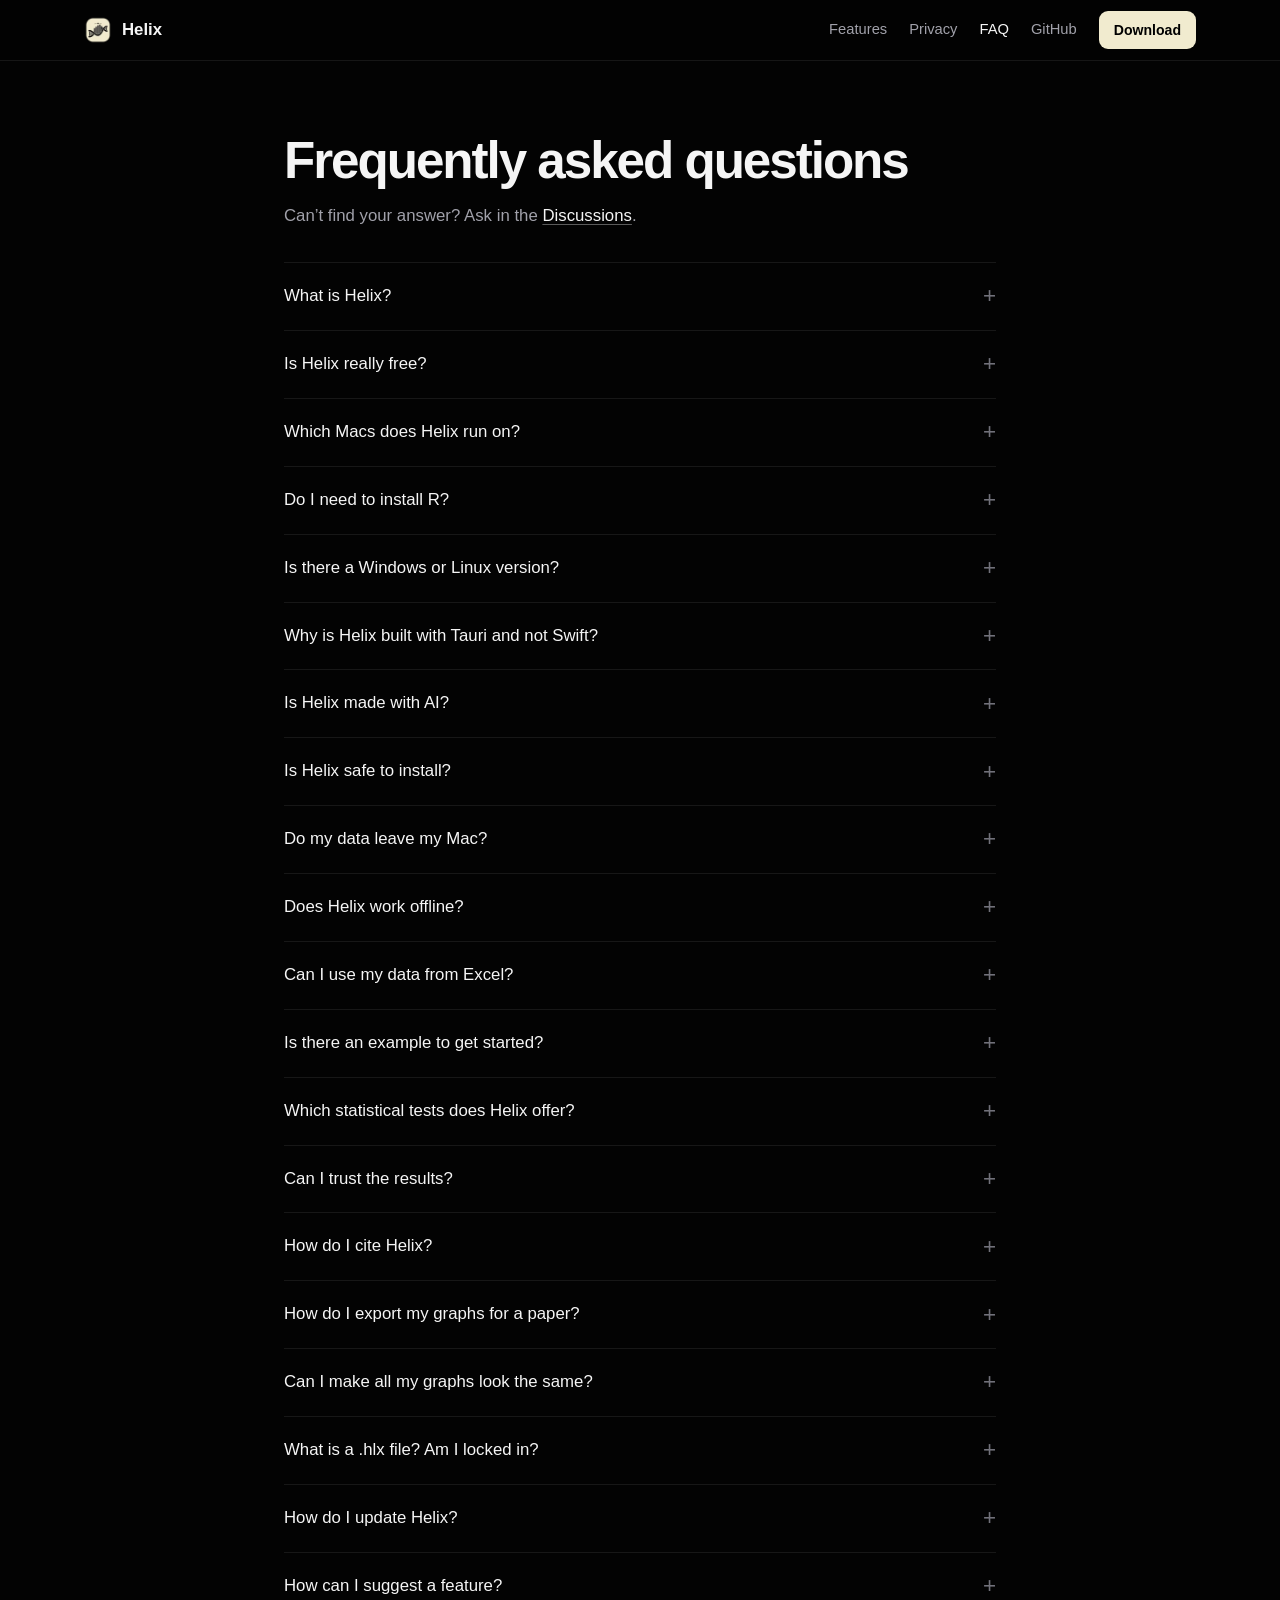
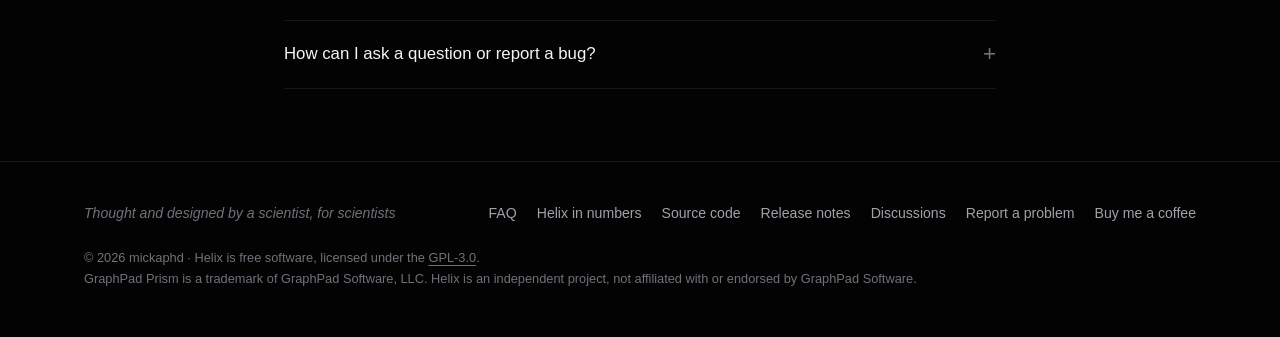
==== commit f7676d42: "Add Helix in numbers page, fix pinch zoom in the screenshot viewer Co-Authored-By: Claude Opus 5.5 <" ====
--- a/faq/index.html
+++ b/faq/index.html
@@ -215,6 +215,7 @@
                 </span>
                 <nav class="footer-links" aria-label="Footer">
                     <a href="/faq/">FAQ</a>
+                    <a href="/numbers/">Helix in numbers</a>
                     <a href="https://github.com/mickaphd/Helix">Source code</a>
                     <a href="https://github.com/mickaphd/Helix/releases">Release notes</a>
                     <a href="https://github.com/mickaphd/Helix/discussions">Discussions</a>
--- a/assets/site.css
+++ b/assets/site.css
@@ -257,6 +257,31 @@
     .lightbox .lb-count { bottom: 32px; }
 }
 
+/* Helix in numbers */
+
+.stats { display: grid; grid-template-columns: 1fr 1fr; gap: 16px; }
+.stat { background: var(--card); border: 1px solid var(--border); border-radius: var(--radius); padding: 22px 24px 18px; }
+.stat .label { color: var(--text-muted); font-size: 0.9rem; }
+.stat .value { font-size: 2.6rem; font-weight: 600; letter-spacing: -0.02em; line-height: 1.15; margin-top: 4px; font-variant-numeric: tabular-nums; }
+.stat .value small { font-size: 1rem; font-weight: 400; color: var(--text-muted); letter-spacing: 0; }
+.stat .note { color: var(--text-faint); font-size: 0.82rem; margin-bottom: 22px; }
+.chart { position: relative; }
+.chart svg { display: block; width: 100%; height: auto; overflow: visible; }
+.chart .axis { fill: var(--text-faint); font-size: 12px; }
+.chart .gridline { stroke: rgba(255, 255, 255, 0.06); stroke-width: 1; }
+.chart .bar { fill: var(--cream); transition: fill 0.12s; }
+.chart .bar.on { fill: #fff; }
+.chart .hit { fill: transparent; }
+.chart .tip {
+    position: absolute; display: none; pointer-events: none; white-space: nowrap;
+    transform: translate(-50%, -100%); margin-top: -8px; padding: 6px 10px;
+    background: #1b1b1b; border: 1px solid var(--border-strong); border-radius: 8px; font-size: 0.82rem;
+}
+.chart .tip b { font-variant-numeric: tabular-nums; }
+.numbers-error { color: #ff8a80; margin-top: 16px; }
+.numbers-how { color: var(--text-muted); font-size: 0.85rem; margin: 28px 0 72px; padding-left: 18px; }
+.numbers-how li { margin-top: 6px; }
+
 @media (max-width: 900px) {
     .feature, .feature.reverse { grid-template-columns: 1fr; gap: 28px; padding: 28px 0; }
     .feature.reverse .feature-text { order: 0; }
@@ -272,7 +297,7 @@
     .hero-shot { margin-top: 40px; }
     .hero .btn, .download-band .btn { width: 100%; }
     section { padding: 48px 0; }
-    .gallery, .chips { grid-template-columns: 1fr; }
+    .gallery, .chips, .stats { grid-template-columns: 1fr; }
     .gallery figure:last-child:nth-child(odd) { width: auto; justify-self: stretch; }
     .download-band { padding: 40px 20px; }
 }
